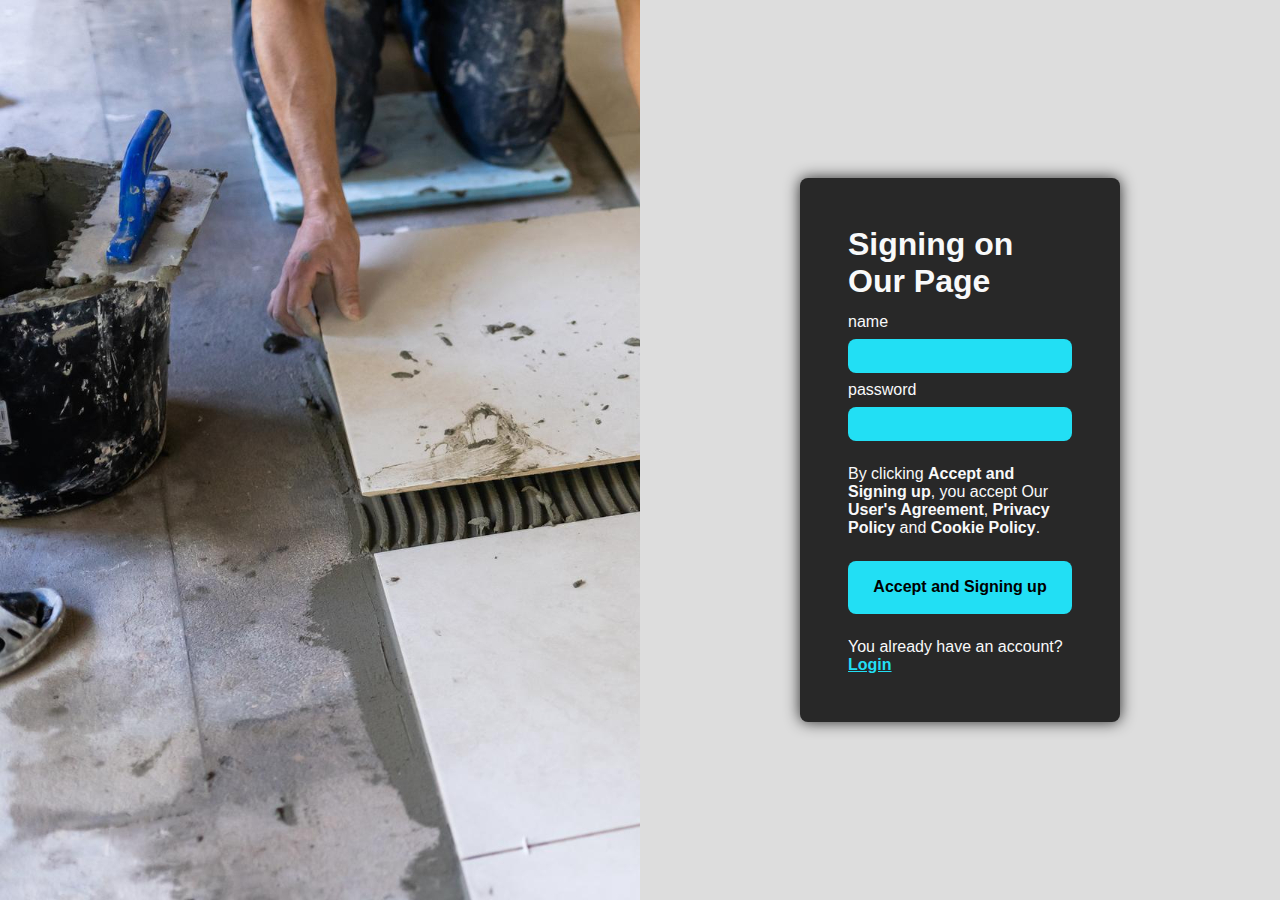
==== index.html @ 9b373ff8 "Upload signin page" ====
<!DOCTYPE html>
<html lang="en">

<head>
    <meta charset="UTF-8">
    <meta http-equiv="X-UA-Compatible" content="IE=edge">
    <meta name="viewport" content="width=device-width, initial-scale=1.0">
    <link rel="stylesheet" href="style.css">
    <title>Login Page Form</title>
</head>

<body>
    <aside>
        <section class="left-content">
        </section>
    </aside>
    <main class="right-content">
        <section class="form">
            <header>
                <h1>Signing on Our Page</h1>
            </header>
            <form action="#">
                <label for="name">name</label>
                <input type="text" name="name" id="name" required>
                <label for="password">password</label>
                <input type="email" name="password" id="password" required>
                <p class="under-input-text">By clicking <strong>Accept and Signing up</strong>, you accept Our
                    <strong>User's Agreement</strong>,
                    <strong>Privacy Policy</strong>
                    and <strong>Cookie Policy</strong>.
                </p>
                <button type="submit">Accept and Signing up</button>
                <p class="under-btn-text">
                    You already have an account? <strong><a href="">Login</a></strong>
                </p>
            </form>
        </section>
    </main>
</body>

</html>
---- style.css ----
* {
  margin: 0;
  padding: 0;
  box-sizing: border-box;
  font-family: sans-serif;
}

:root {
  --dark: #282828;
  --gray: #ddd;
  --light: #f8f9fa;
  --blue: #22dff4;
}

body {
  display: flex;
  background-color: var(--gray);
  color: var(--light);
}

aside {
  height: 100vh;
  min-width: 50%;
  background: fixed
    url("./img/builder-puts-the-tiles-on-the-floor-the-repair.jpg");
  background-position: cover;
}

main {
  min-width: 50%;
  display: inherit;
  flex-direction: column;
  justify-content: center;
  align-items: center;
}

.form {
  display: inherit;
  flex-direction: column;
  justify-content: center;
  background-color: var(--dark);
  max-width: 50%;
  border-radius: 0.5rem;
  padding: 3rem;
  box-shadow: 0rem 0rem 0.9rem var(--dark);
}

form {
  display: inherit;
  flex-direction: column;
  justify-content: center;
  padding-top: 0.8rem;
  gap: 0.5rem;
}

button,
input {
  font-size: 1rem;
  border: 1px solid transparent;
  border-radius: 0.5rem;
  line-height: 2rem;
  background-color: var(--blue);
  transition: 0.4s;
}

button {
  font-weight: bold;
  padding: 0.6rem;
  margin-top: 1rem;
}

button:hover {
  cursor: pointer;
  background-color: var(--dark);
  color: var(--blue);
  border: 1px solid var(--blue);
  box-shadow: 0rem 0rem 0.4rem var(--gray);
}

.under-input-text,
.under-btn-text {
  margin-top: 1rem;
}

p a {
  color: var(--blue);
}

/* @media screen and (max-width: 1200px) {
  body {
    display: flex;
    flex-direction: column;
    justify-content: center;
    align-items: center;
  }

  aside {
    display: none;
  }

  main {
    display: inherit;
    justify-content: center;
    align-items: center;
    min-width: 80%;
  }
} */
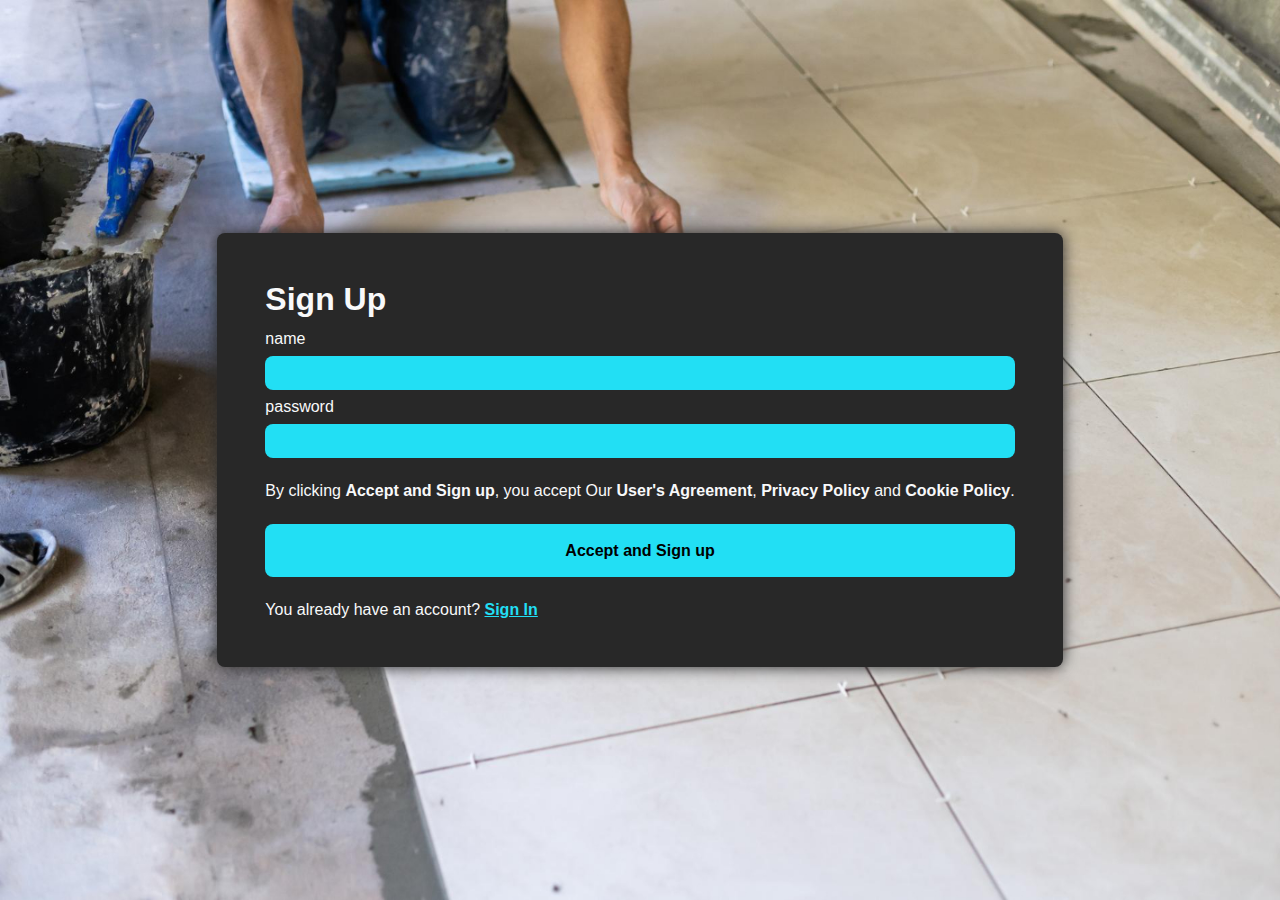
==== commit 455f7d38: "Change HTML content. Fix backgroun responsiveness in small screens" ====
--- a/index.html
+++ b/index.html
@@ -17,21 +17,21 @@
     <main class="right-content">
         <section class="form">
             <header>
-                <h1>Signing on Our Page</h1>
+                <h1>Sign Up</h1>
             </header>
             <form action="#">
                 <label for="name">name</label>
                 <input type="text" name="name" id="name" required>
                 <label for="password">password</label>
                 <input type="email" name="password" id="password" required>
-                <p class="under-input-text">By clicking <strong>Accept and Signing up</strong>, you accept Our
+                <p class="under-input-text">By clicking <strong>Accept and Sign up</strong>, you accept Our
                     <strong>User's Agreement</strong>,
                     <strong>Privacy Policy</strong>
                     and <strong>Cookie Policy</strong>.
                 </p>
-                <button type="submit">Accept and Signing up</button>
+                <button type="submit">Accept and Sign up</button>
                 <p class="under-btn-text">
-                    You already have an account? <strong><a href="">Login</a></strong>
+                    You already have an account? <strong><a href="">Sign In</a></strong>
                 </p>
             </form>
         </section>
--- a/style.css
+++ b/style.css
@@ -39,7 +39,7 @@
   flex-direction: column;
   justify-content: center;
   background-color: var(--dark);
-  max-width: 50%;
+  max-width: 60%;
   border-radius: 0.5rem;
   padding: 3rem;
   box-shadow: 0rem 0rem 0.9rem var(--dark);
@@ -86,7 +86,7 @@
   color: var(--blue);
 }
 
-/* @media screen and (max-width: 1200px) {
+@media (max-width: 1300px) {
   body {
     display: flex;
     flex-direction: column;
@@ -99,9 +99,23 @@
   }
 
   main {
-    display: inherit;
+    display: flex;
+    flex-direction: column;
     justify-content: center;
     align-items: center;
-    min-width: 80%;
+    height: 100vh;
+    width: 100%;
+    background: no-repeat
+      url("./img/builder-puts-the-tiles-on-the-floor-the-repair.jpg");
+    background-size: cover;
   }
-} */
+
+  .form {
+    max-width: 80%;
+  }
+}
+
+@media (max-width: 630px) {
+  .form {
+    max-width: 80%;
+  }
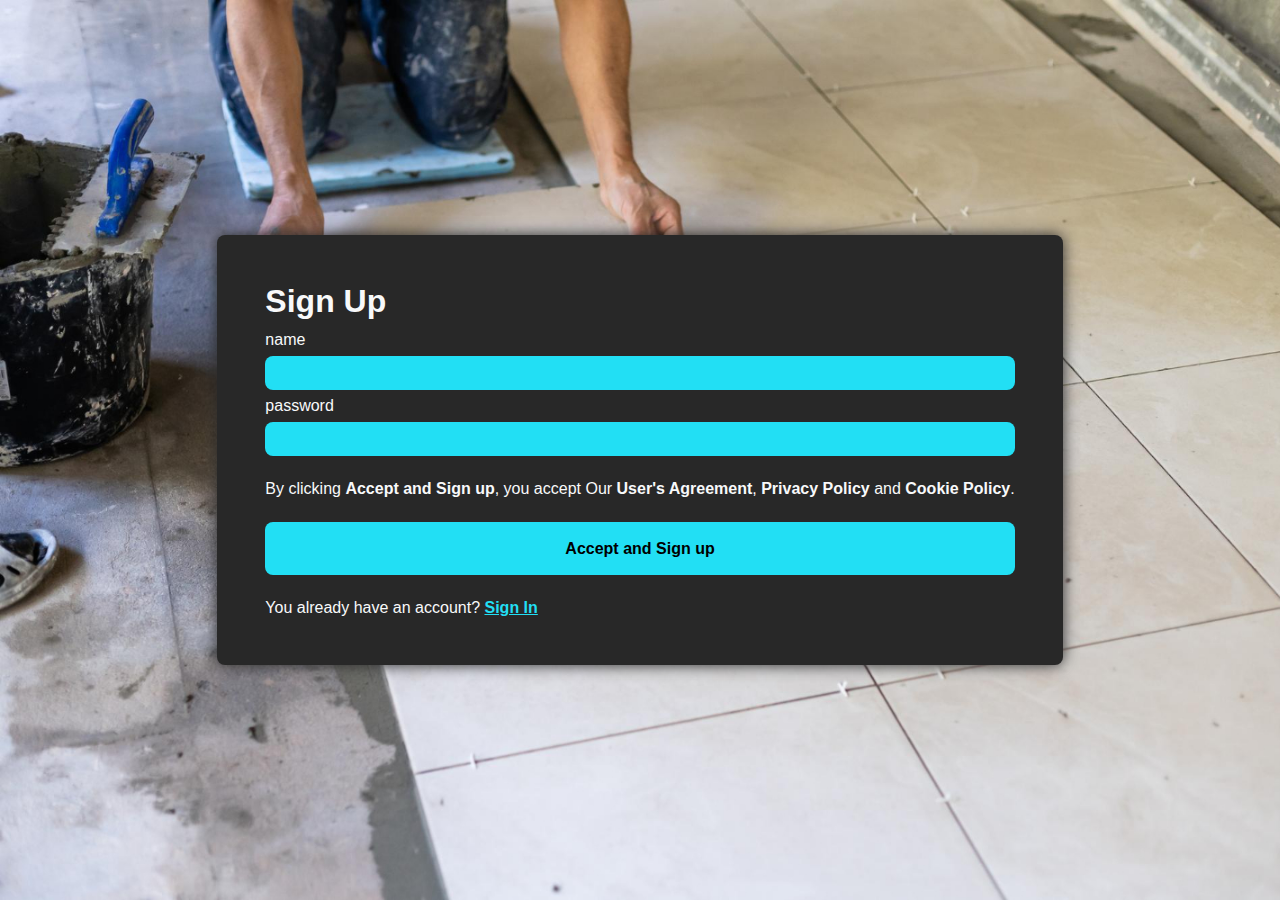
==== commit 9024b6f7: "Add name and password validation to the sign up form" ====
--- a/index.html
+++ b/index.html
@@ -5,7 +5,10 @@
     <meta charset="UTF-8">
     <meta http-equiv="X-UA-Compatible" content="IE=edge">
     <meta name="viewport" content="width=device-width, initial-scale=1.0">
+    <!-- CSS -->
     <link rel="stylesheet" href="style.css">
+    <!-- JS -->
+    <script src="index.js" defer></script>
     <title>Login Page Form</title>
 </head>
 
@@ -20,18 +23,18 @@
                 <h1>Sign Up</h1>
             </header>
             <form action="#">
-                <label for="name">name</label>
+                <label for="name" id="name-label">name</label>
                 <input type="text" name="name" id="name" required>
-                <label for="password">password</label>
-                <input type="email" name="password" id="password" required>
+                <label for="password" id="password-label">password</label>
+                <input type="password" name="password" id="password" autocomplete="off" required>
                 <p class="under-input-text">By clicking <strong>Accept and Sign up</strong>, you accept Our
                     <strong>User's Agreement</strong>,
                     <strong>Privacy Policy</strong>
                     and <strong>Cookie Policy</strong>.
                 </p>
-                <button type="submit">Accept and Sign up</button>
+                <button type="button" id="submit-button">Accept and Sign up</button>
                 <p class="under-btn-text">
-                    You already have an account? <strong><a href="">Sign In</a></strong>
+                    You already have an account? <strong><a href="signin.html">Sign In</a></strong>
                 </p>
             </form>
         </section>
--- a/style.css
+++ b/style.css
@@ -45,7 +45,7 @@
   box-shadow: 0rem 0rem 0.9rem var(--dark);
 }
 
-form {
+form  {
   display: inherit;
   flex-direction: column;
   justify-content: center;
@@ -53,8 +53,17 @@
   gap: 0.5rem;
 }
 
-button,
+label {
+  line-height: 1rem;
+}
+
 input {
+  padding: 0 .5rem;
+  outline: none;
+}
+
+input,
+button {
   font-size: 1rem;
   border: 1px solid transparent;
   border-radius: 0.5rem;
@@ -111,7 +120,7 @@
   }
 
   .form {
-    max-width: 80%;
+    max-width: 70%;
   }
 }
 
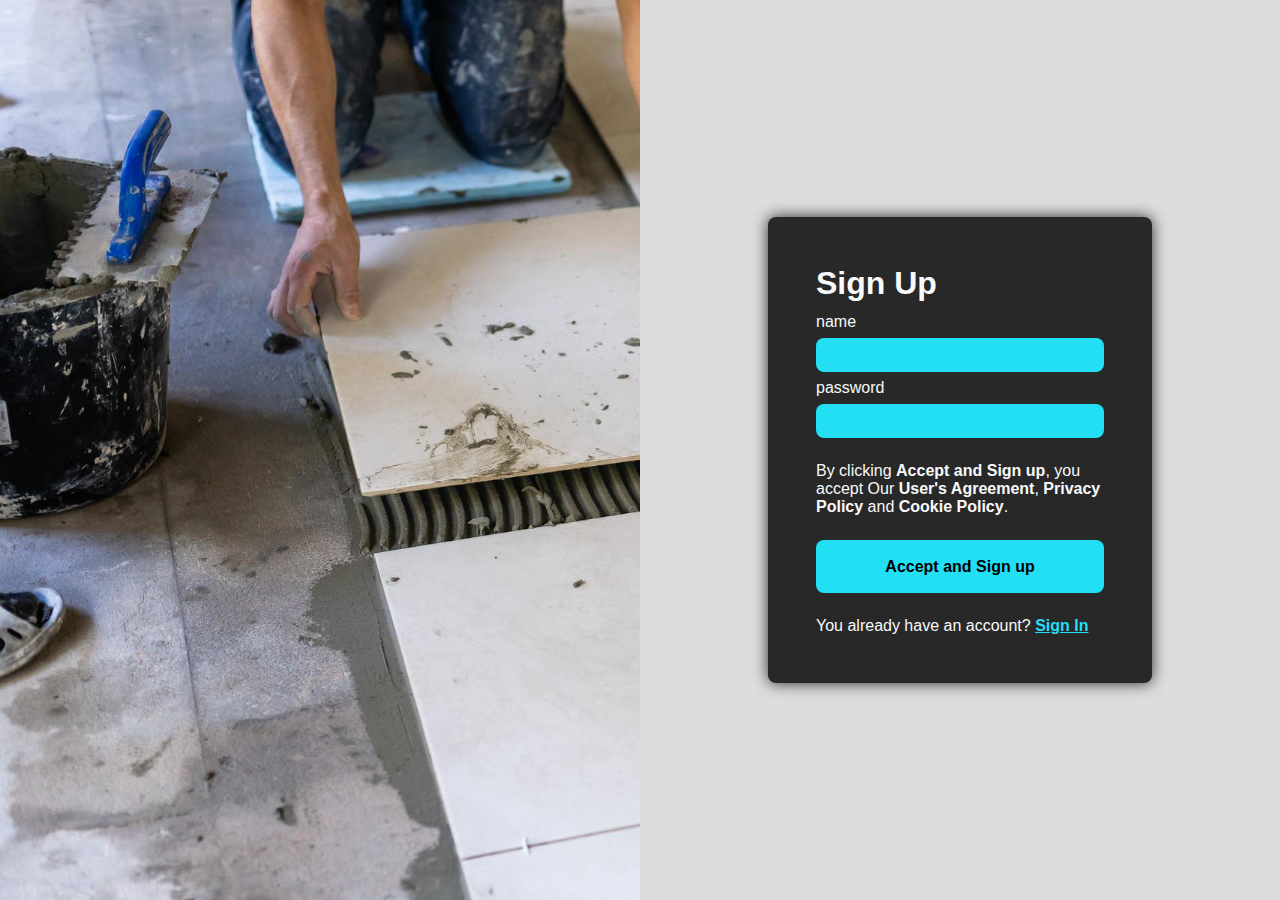
==== commit 4a429154: "Fix password validation function" ====
--- a/index.html
+++ b/index.html
@@ -23,19 +23,25 @@
                 <h1>Sign Up</h1>
             </header>
             <form action="#">
-                <label for="name" id="name-label">name</label>
-                <input type="text" name="name" id="name" required>
-                <label for="password" id="password-label">password</label>
-                <input type="password" name="password" id="password" autocomplete="off" required>
-                <p class="under-input-text">By clicking <strong>Accept and Sign up</strong>, you accept Our
-                    <strong>User's Agreement</strong>,
-                    <strong>Privacy Policy</strong>
-                    and <strong>Cookie Policy</strong>.
-                </p>
-                <button type="button" id="submit-button">Accept and Sign up</button>
-                <p class="under-btn-text">
-                    You already have an account? <strong><a href="signin.html">Sign In</a></strong>
-                </p>
+                <div class="form-group">
+                    <label for="name" id="name-label">name</label>
+                    <input type="text" name="name" id="name" required>
+                </div>
+                <div class="form-group">
+                    <label for="password" id="password-label">password</label>
+                    <input type="password" name="password" id="password" autocomplete="off" required>
+                </div>
+                <div class="form-group">
+                    <p class="under-input-text">By clicking <strong>Accept and Sign up</strong>, you accept Our
+                        <strong>User's Agreement</strong>,
+                        <strong>Privacy Policy</strong>
+                        and <strong>Cookie Policy</strong>.
+                    </p>
+                    <button type="button" id="submit-button">Accept and Sign up</button>
+                    <p class="under-btn-text">
+                        You already have an account? <strong><a href="signin.html">Sign In</a></strong>
+                    </p>
+                </div>
             </form>
         </section>
     </main>
--- a/style.css
+++ b/style.css
@@ -53,6 +53,14 @@
   gap: 0.5rem;
 }
 
+.form-group {
+  display: inherit;
+  flex-direction: column;
+  justify-content: center;
+  gap: 0.5rem;
+
+}
+
 label {
   line-height: 1rem;
 }
@@ -95,7 +103,7 @@
   color: var(--blue);
 }
 
-@media (max-width: 1300px) {
+@media (max-width: 1200px) {
   body {
     display: flex;
     flex-direction: column;
@@ -120,11 +128,17 @@
   }
 
   .form {
-    max-width: 70%;
+    max-width: 40%;
   }
 }
 
-@media (max-width: 630px) {
+@media (max-width: 900px) {
   .form {
-    max-width: 80%;
+    max-width: 60%;
   }
+
+
+@media (max-width: 620px) {
+  .form {
+    max-width: 75%;
+  }
